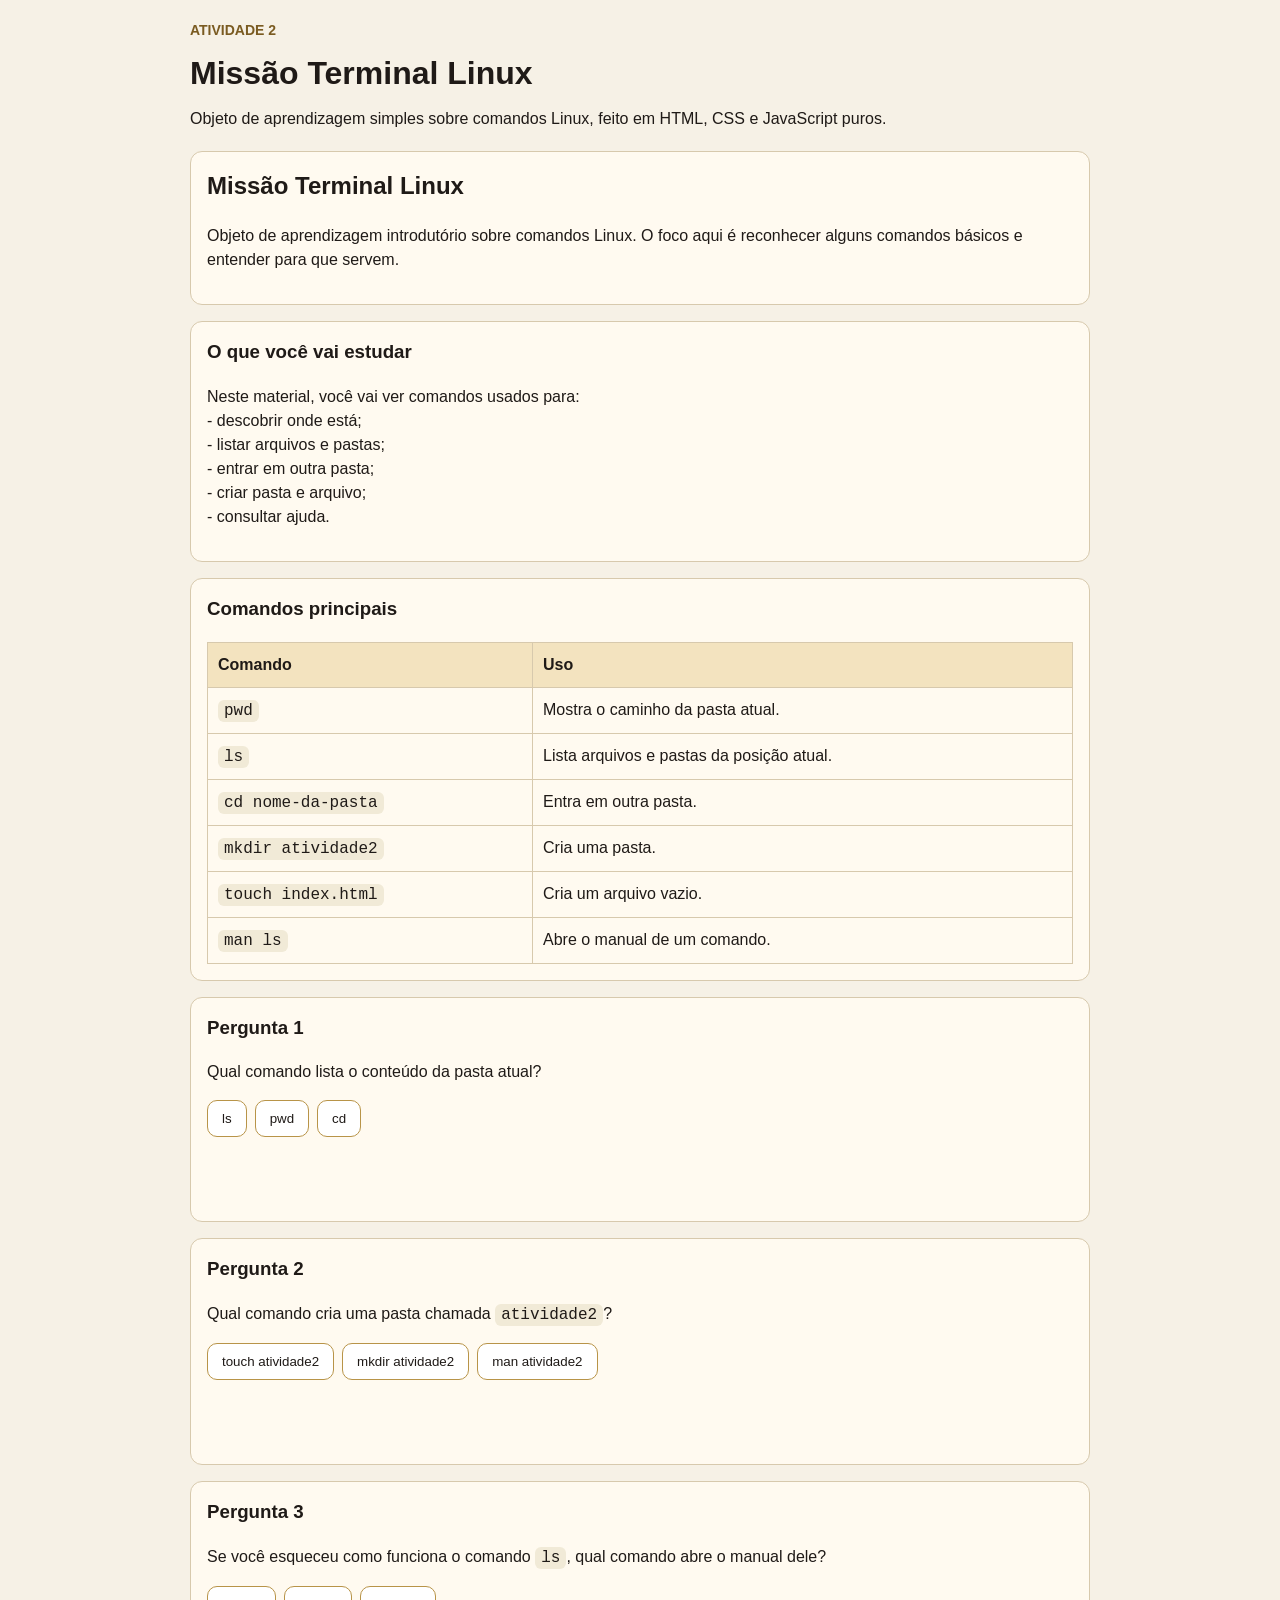
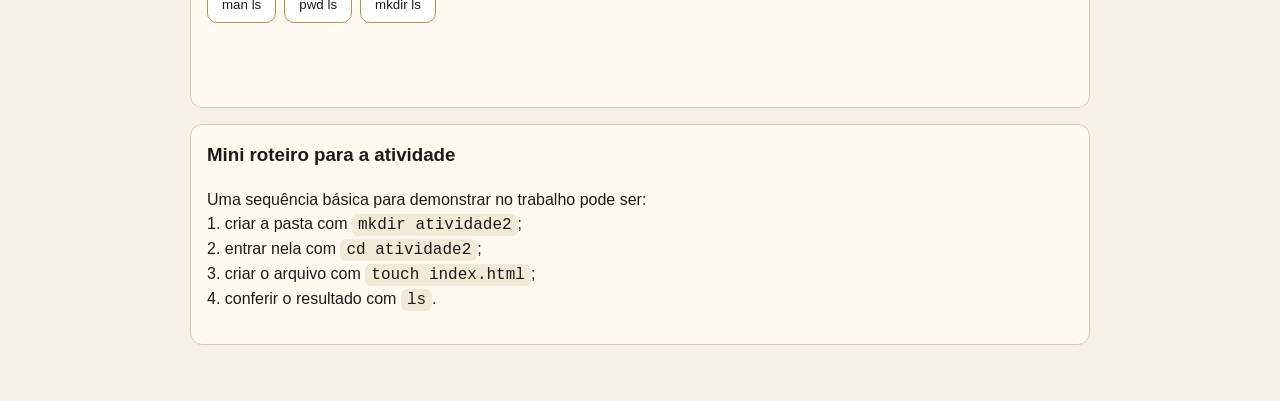
==== index.html @ 98d636ed "Entrega da atividade 2: quiz de comandos de Linux" ====
<!DOCTYPE html>
<html lang="pt-BR">
<head>
  <meta charset="UTF-8">
  <meta name="viewport" content="width=device-width, initial-scale=1.0">
  <title>Missão Terminal Linux</title>
  <link rel="stylesheet" href="styles.css">
</head>
<body>
  <div class="page">
    <header class="page-header">
      <p class="eyebrow">Atividade 2</p>
      <h1>Missão Terminal Linux</h1>
      <p class="page-intro">
        Objeto de aprendizagem simples sobre comandos Linux, feito em HTML, CSS e JavaScript puros.
      </p>
    </header>

    <main id="app">
      <section class="card">
        <h2>Carregando...</h2>
        <p>O conteúdo do curso está sendo lido do arquivo JSON.</p>
      </section>
    </main>
  </div>

  <script src="app.js"></script>
</body>
</html>
---- styles.css ----
body {
  margin: 0;
  background: #f6f1e6;
  color: #1f1a17;
  font-family: Arial, Helvetica, sans-serif;
  line-height: 1.5;
}

.page {
  max-width: 900px;
  margin: 0 auto;
  padding: 20px 14px 40px;
}

.page-header {
  margin-bottom: 20px;
}

.eyebrow {
  margin: 0 0 8px;
  color: #7a5b21;
  font-size: 14px;
  font-weight: bold;
  text-transform: uppercase;
}

.page-header h1 {
  margin: 0 0 10px;
}

.page-intro {
  margin: 0;
}

.card {
  margin-bottom: 16px;
  padding: 16px;
  border: 1px solid #d7c9ad;
  border-radius: 12px;
  background: #fffaf0;
}

h2,
h3 {
  margin-top: 0;
}

table {
  width: 100%;
  border-collapse: collapse;
}

th,
td {
  padding: 10px;
  border: 1px solid #d7c9ad;
  text-align: left;
  vertical-align: top;
}

th {
  background: #f3e3bf;
}

.quiz-option {
  display: inline-block;
  margin: 0 8px 8px 0;
  padding: 10px 14px;
  border: 1px solid #b89448;
  border-radius: 10px;
  background: #ffffff;
  color: #1f1a17;
  cursor: pointer;
}

.feedback {
  min-height: 24px;
  margin-bottom: 0;
  padding: 10px 12px;
  border-radius: 8px;
}

.feedback.correct {
  background: #e3f4df;
  border: 1px solid #9cc58f;
}

.feedback.wrong {
  background: #f9e1df;
  border: 1px solid #d49d96;
}

.error {
  border-color: #c77b72;
  background: #fff0ee;
}

code {
  padding: 2px 6px;
  border-radius: 6px;
  background: #f1ead7;
  font-family: "Courier New", Courier, monospace;
}

@media (max-width: 640px) {
  .quiz-option {
    width: 100%;
    margin-right: 0;
  }
}
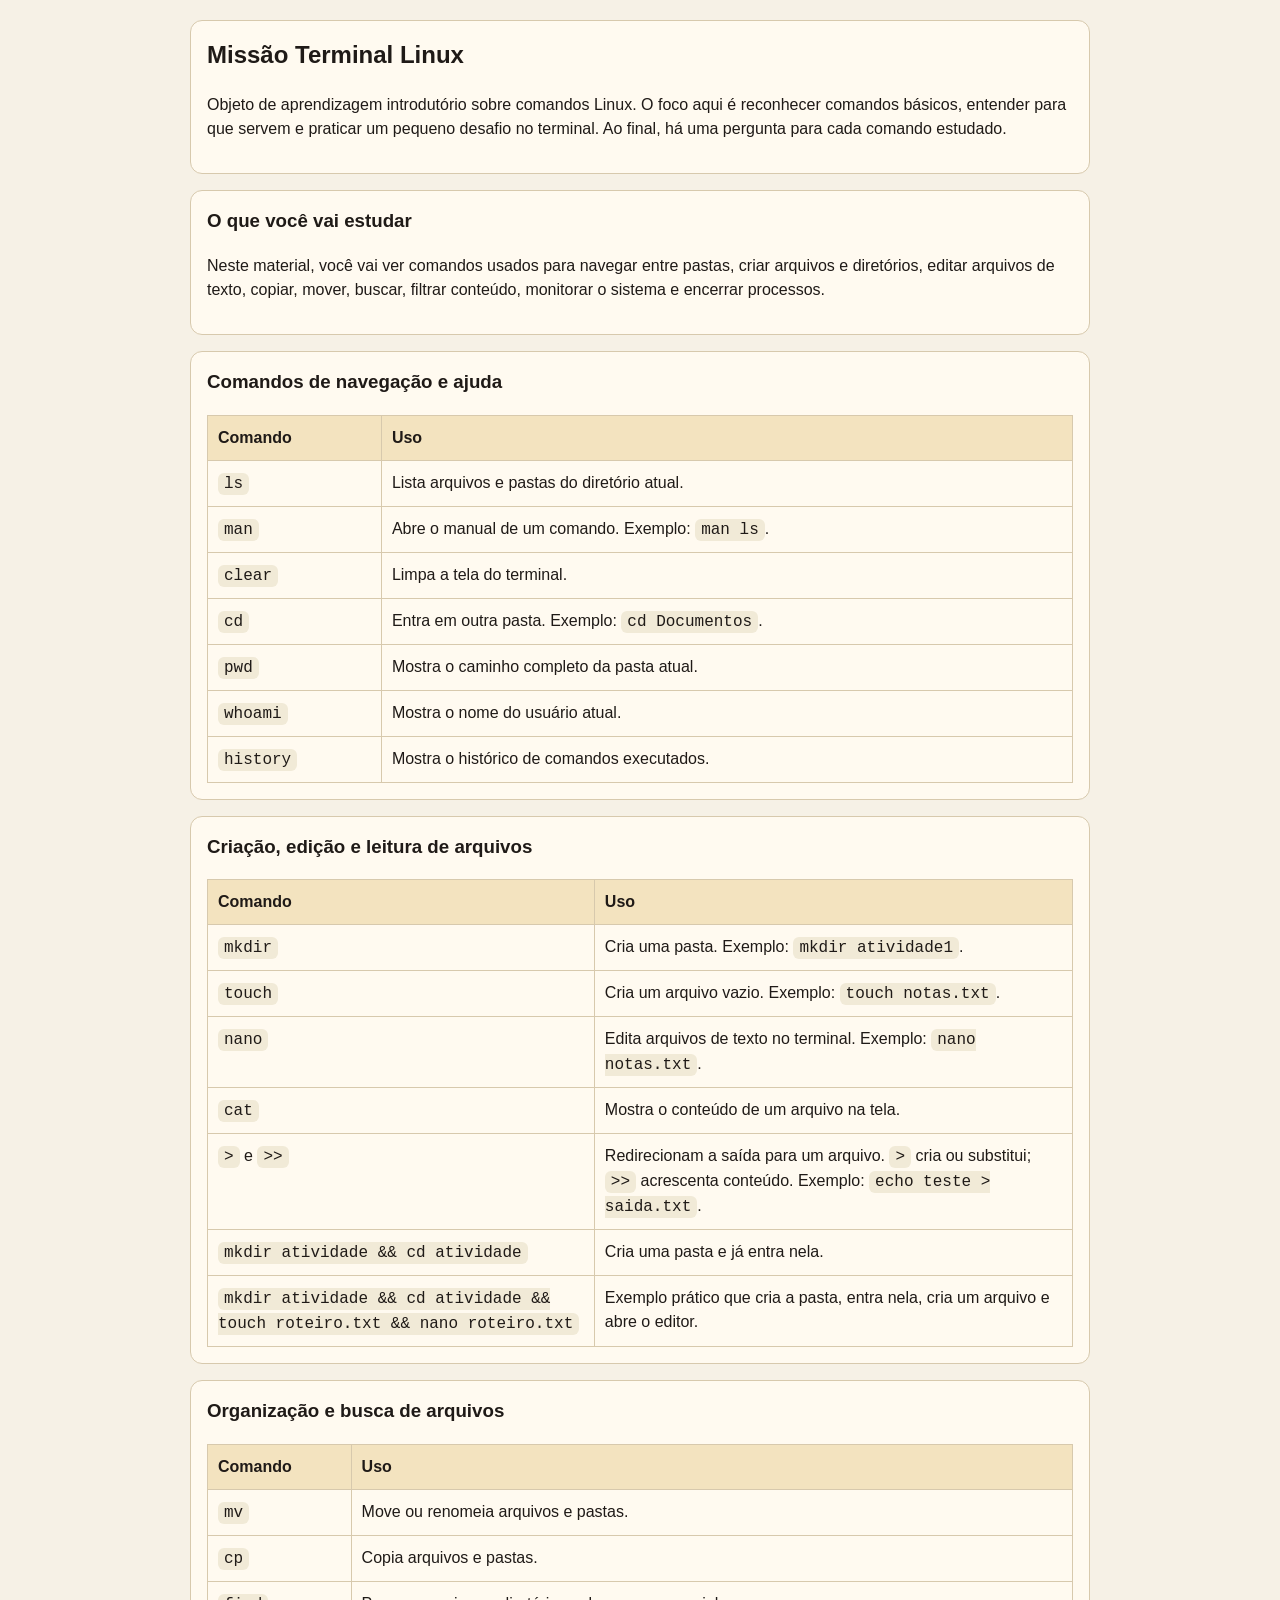
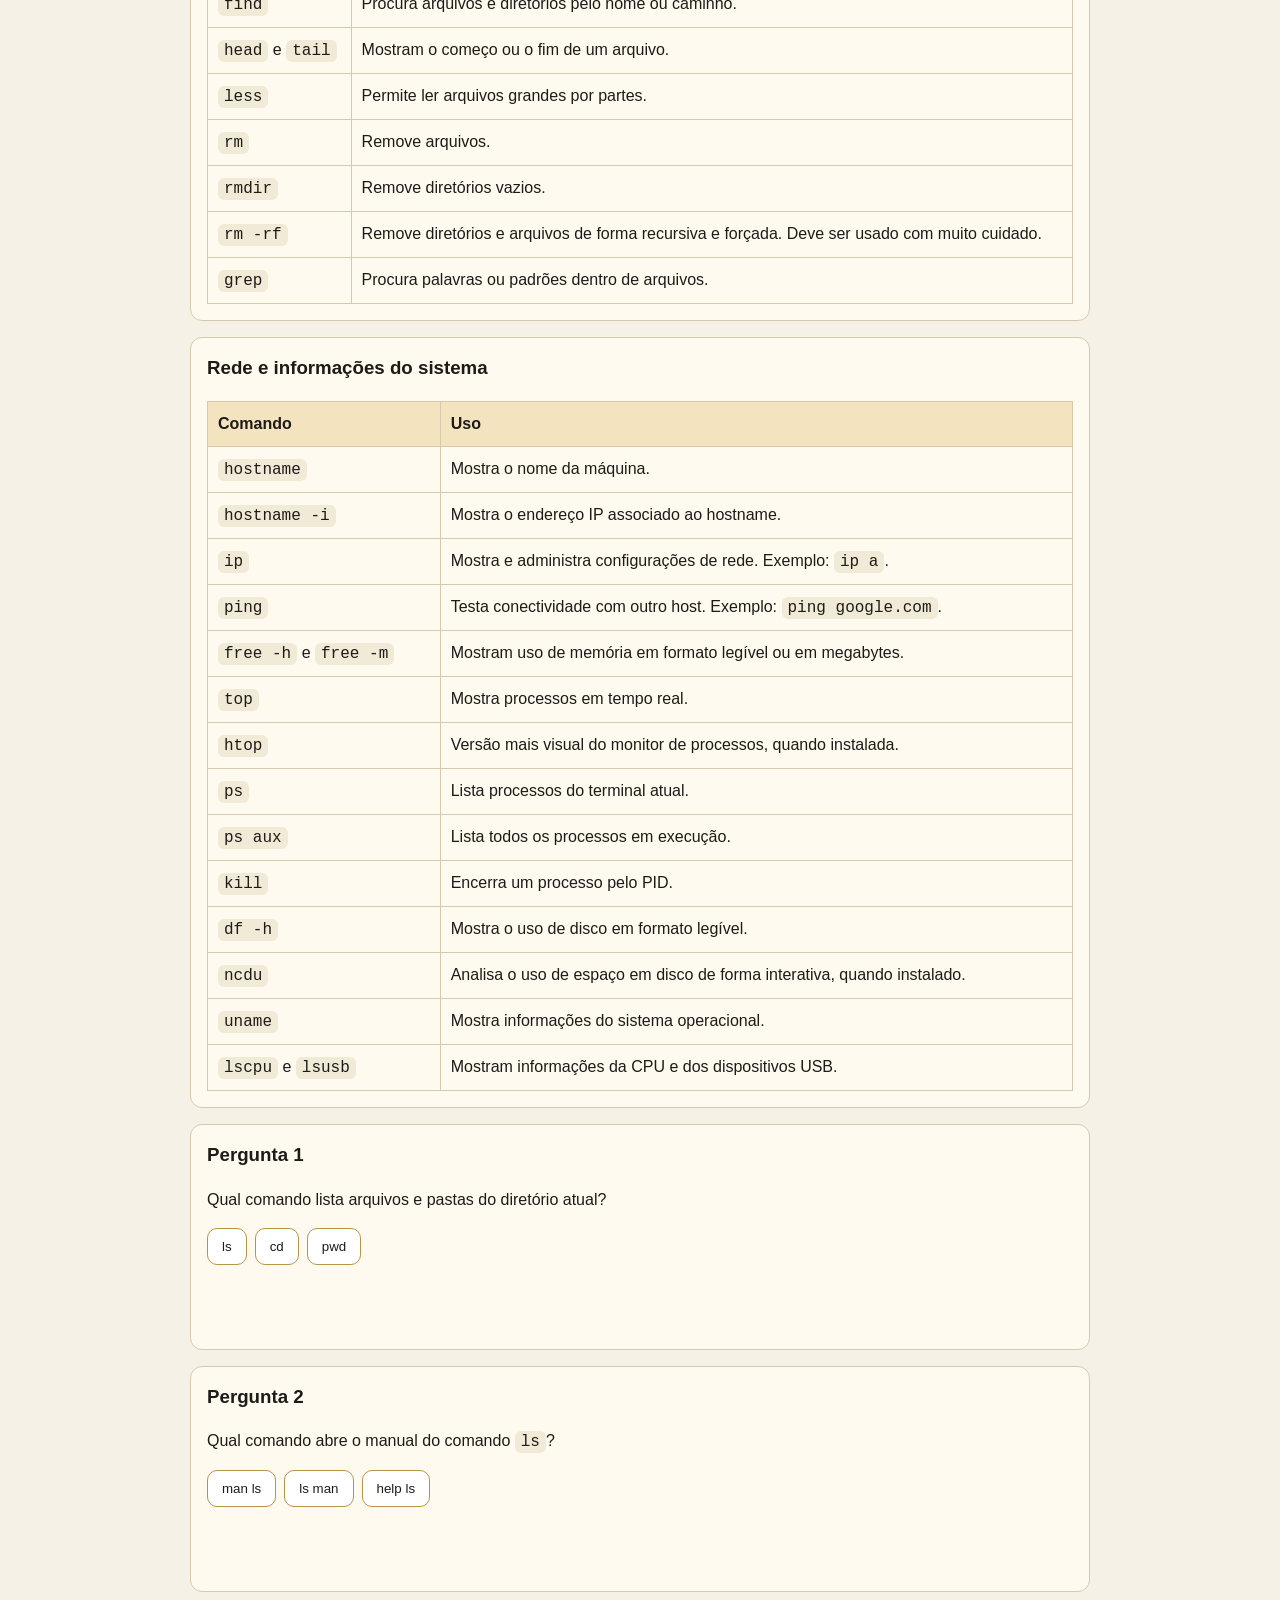
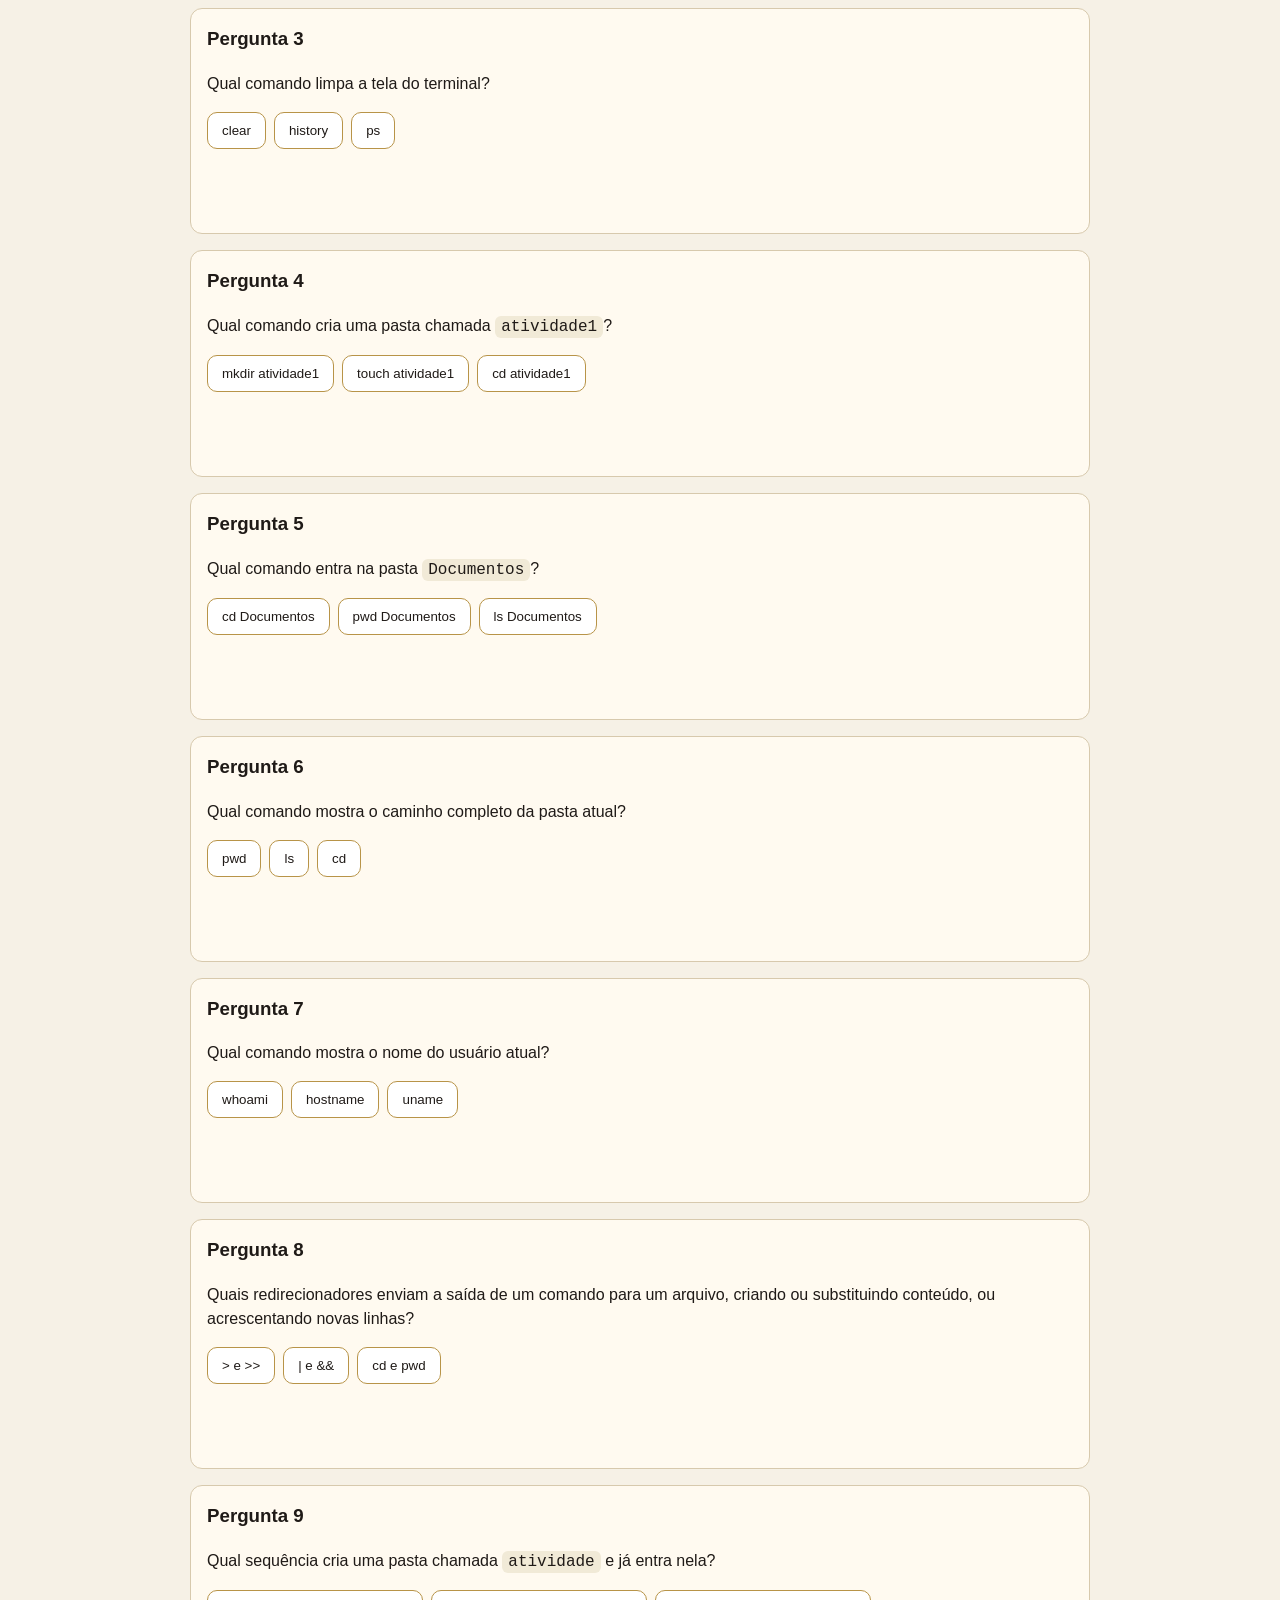
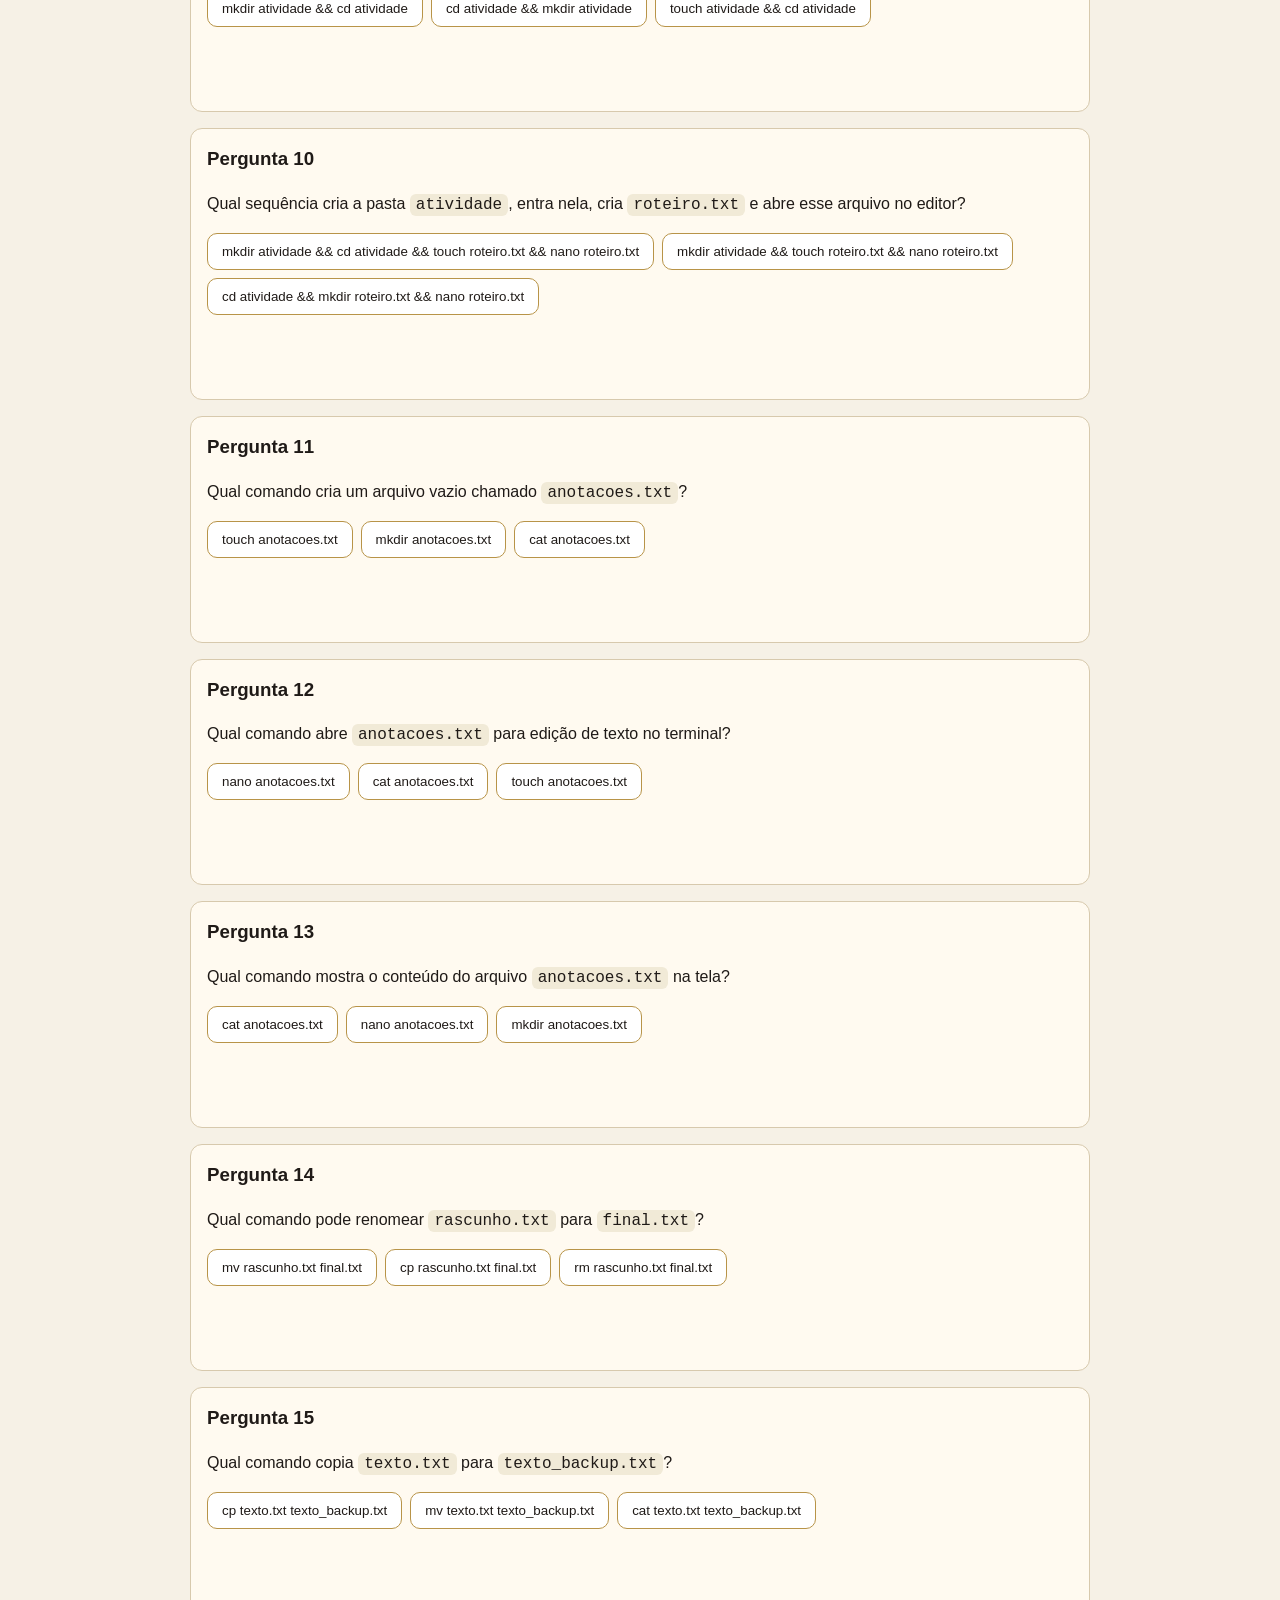
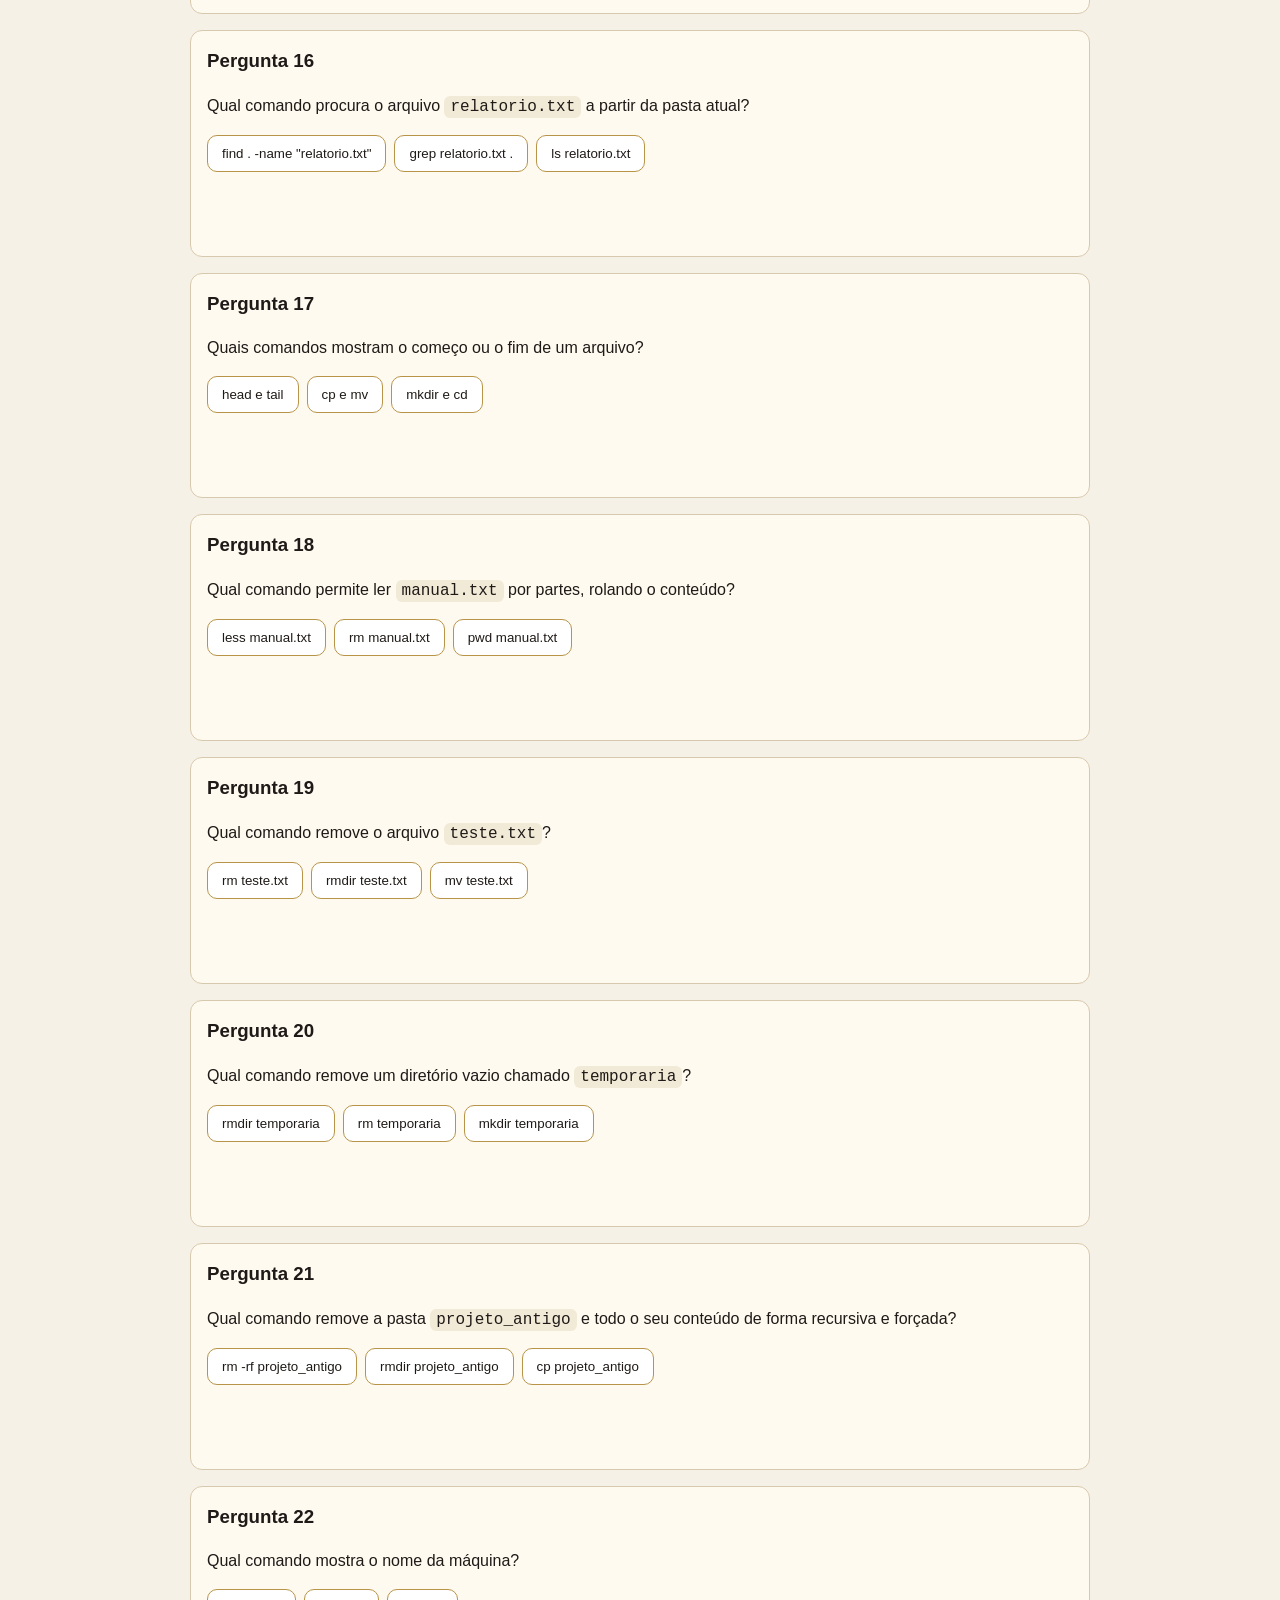
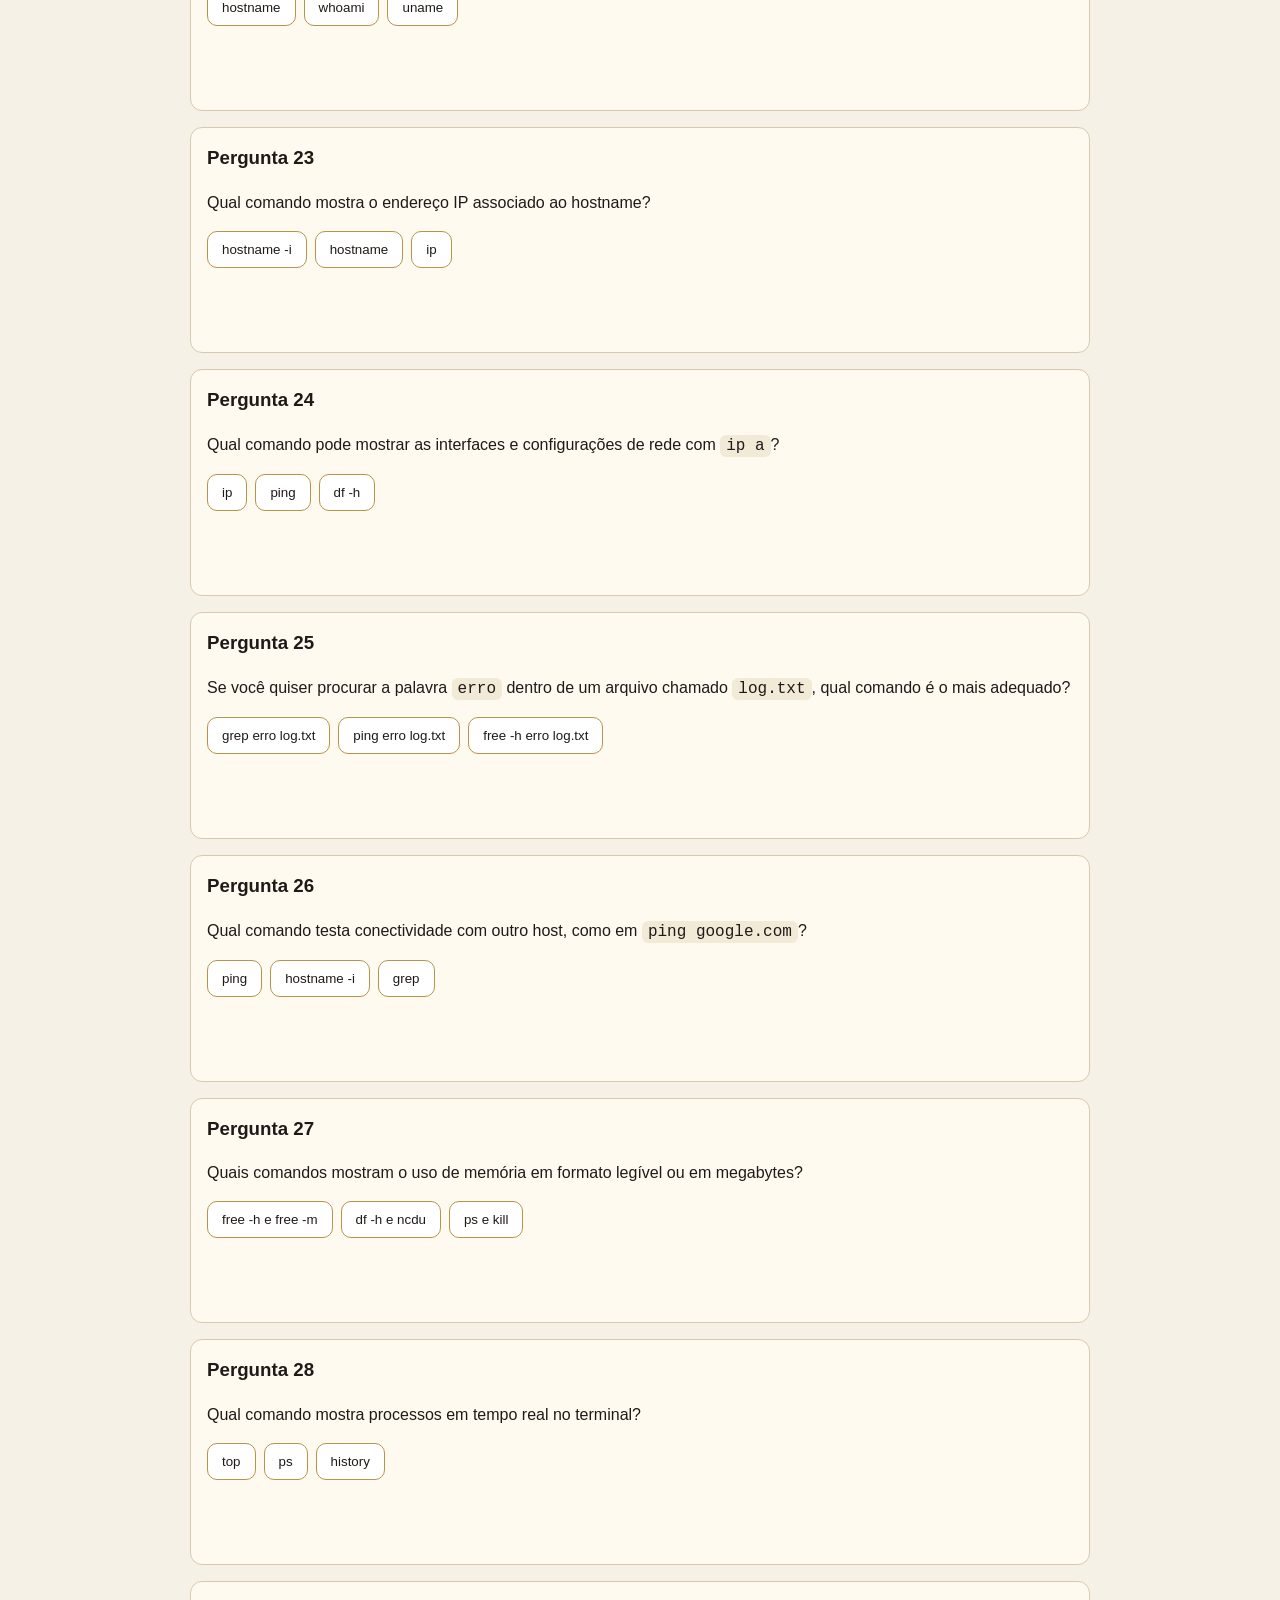
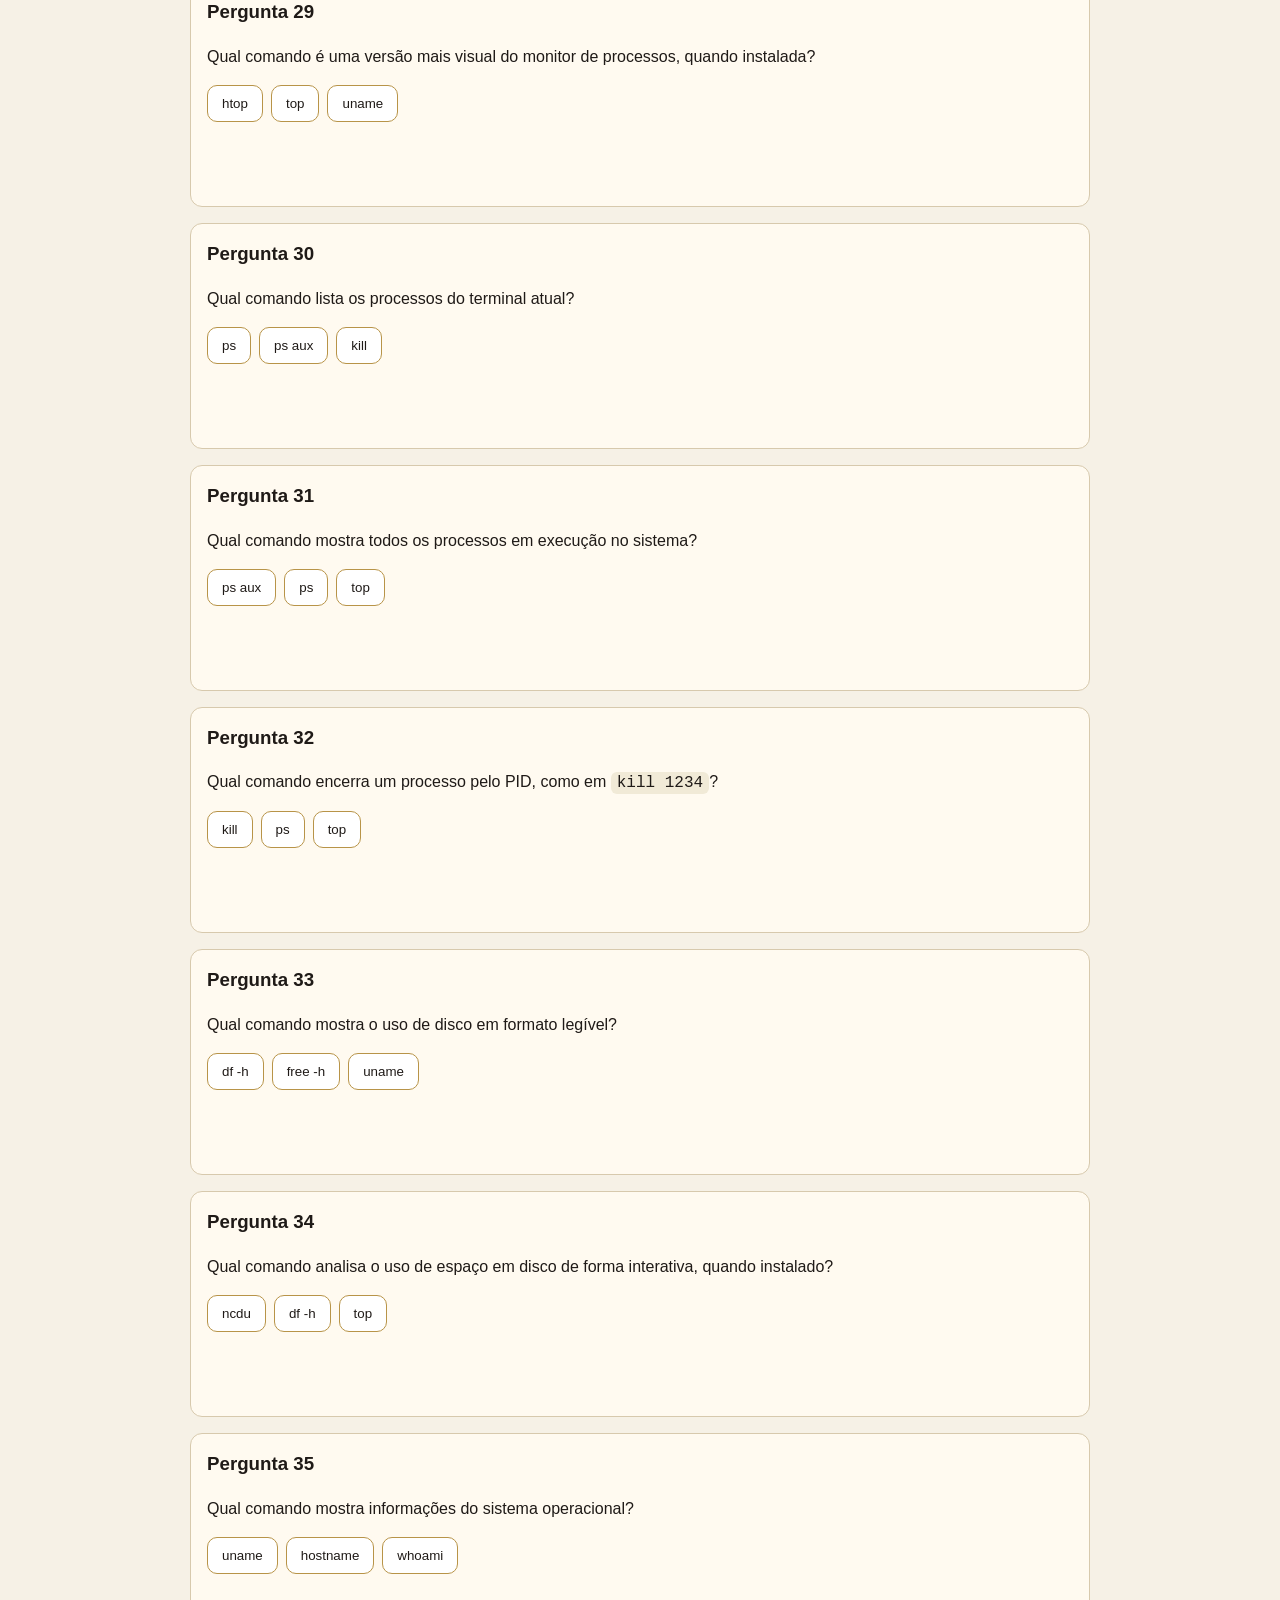
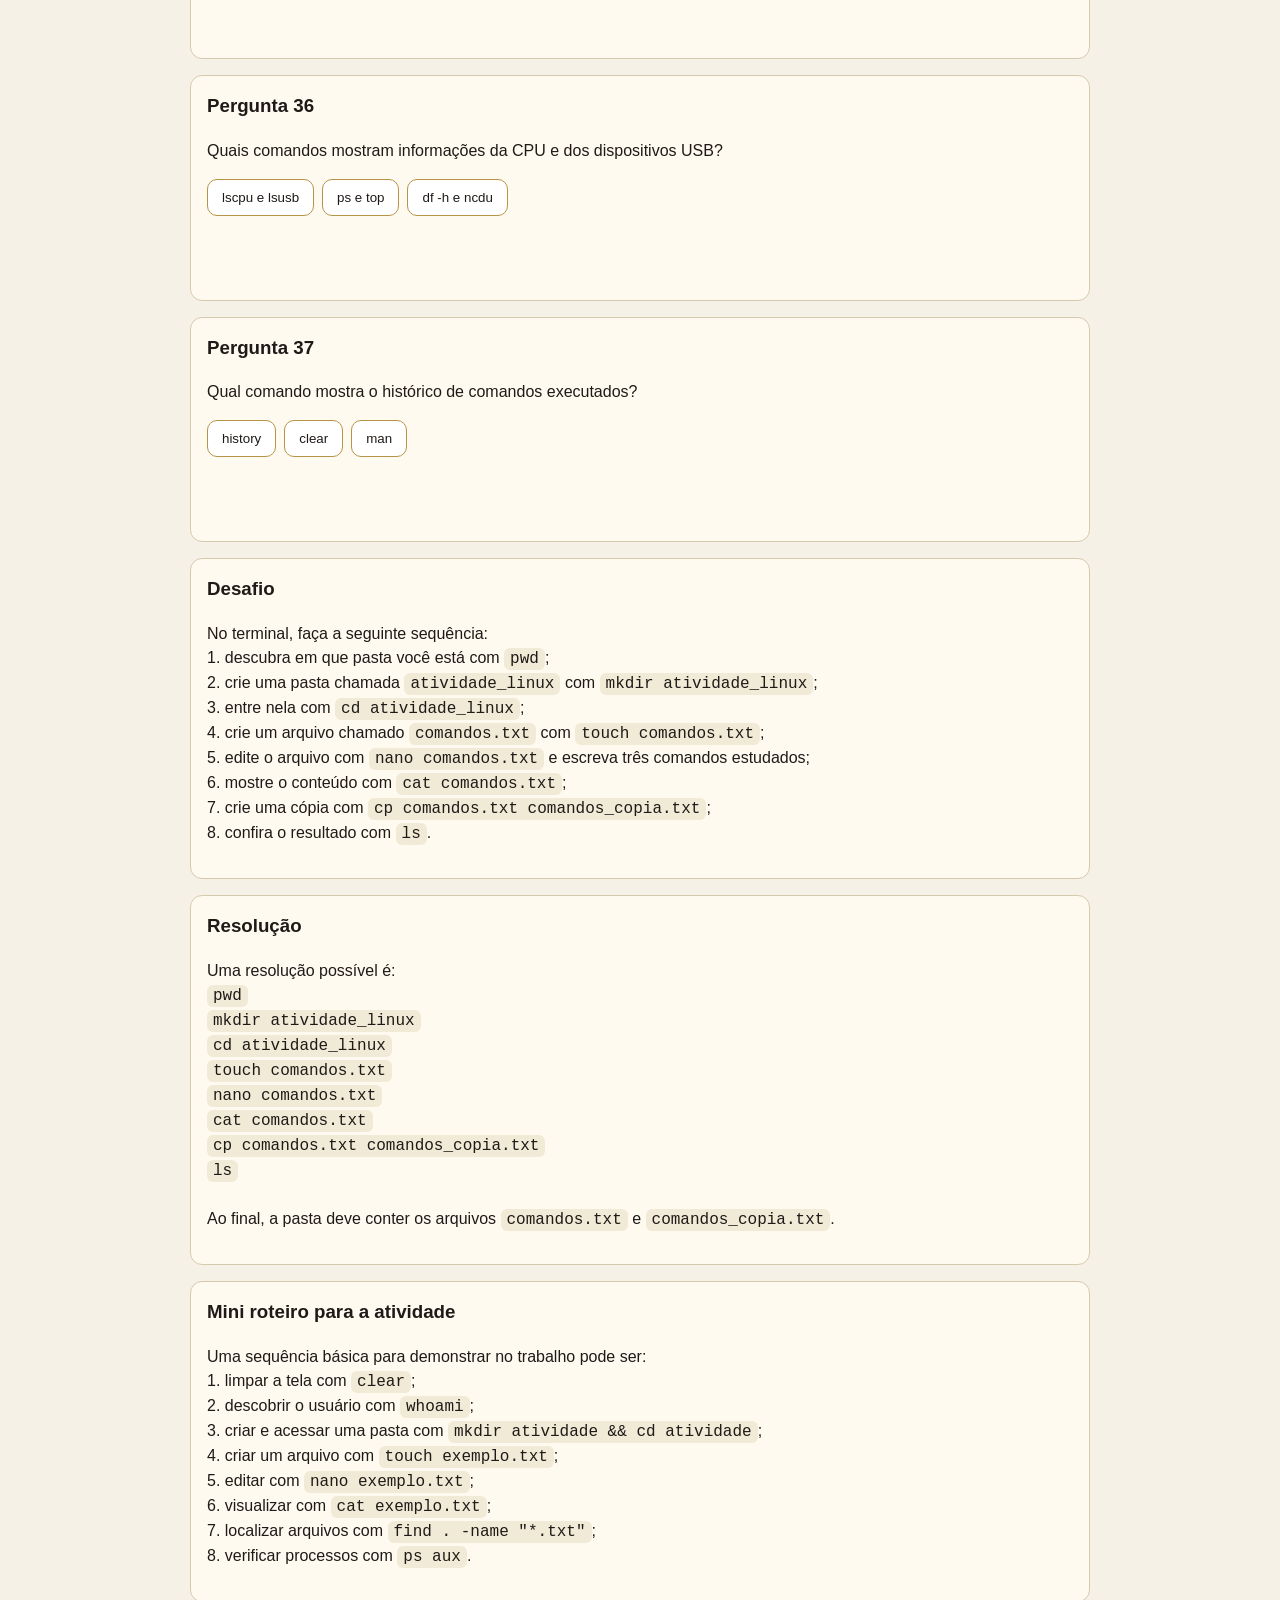
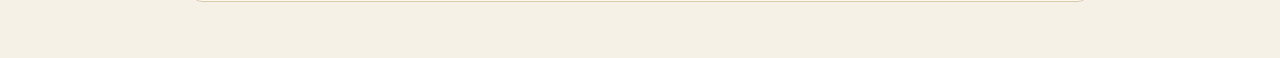
==== commit d4e9282b: "Create index.html" ====
--- a/index.html
+++ b/index.html
@@ -2,28 +2,11 @@
 <html lang="pt-BR">
 <head>
   <meta charset="UTF-8">
-  <meta name="viewport" content="width=device-width, initial-scale=1.0">
-  <title>Missão Terminal Linux</title>
-  <link rel="stylesheet" href="styles.css">
+  <meta http-equiv="refresh" content="0; url=./Atividade-2/index.html">
+  <title>Redirecionando...</title>
 </head>
 <body>
-  <div class="page">
-    <header class="page-header">
-      <p class="eyebrow">Atividade 2</p>
-      <h1>Missão Terminal Linux</h1>
-      <p class="page-intro">
-        Objeto de aprendizagem simples sobre comandos Linux, feito em HTML, CSS e JavaScript puros.
-      </p>
-    </header>
-
-    <main id="app">
-      <section class="card">
-        <h2>Carregando...</h2>
-        <p>O conteúdo do curso está sendo lido do arquivo JSON.</p>
-      </section>
-    </main>
-  </div>
-
-  <script src="app.js"></script>
+  <p>Redirecionando para a Atividade 2...</p>
+  <p>Se não abrir automaticamente, <a href="./Atividade-2/index.html">clique aqui</a>.</p>
 </body>
 </html>
